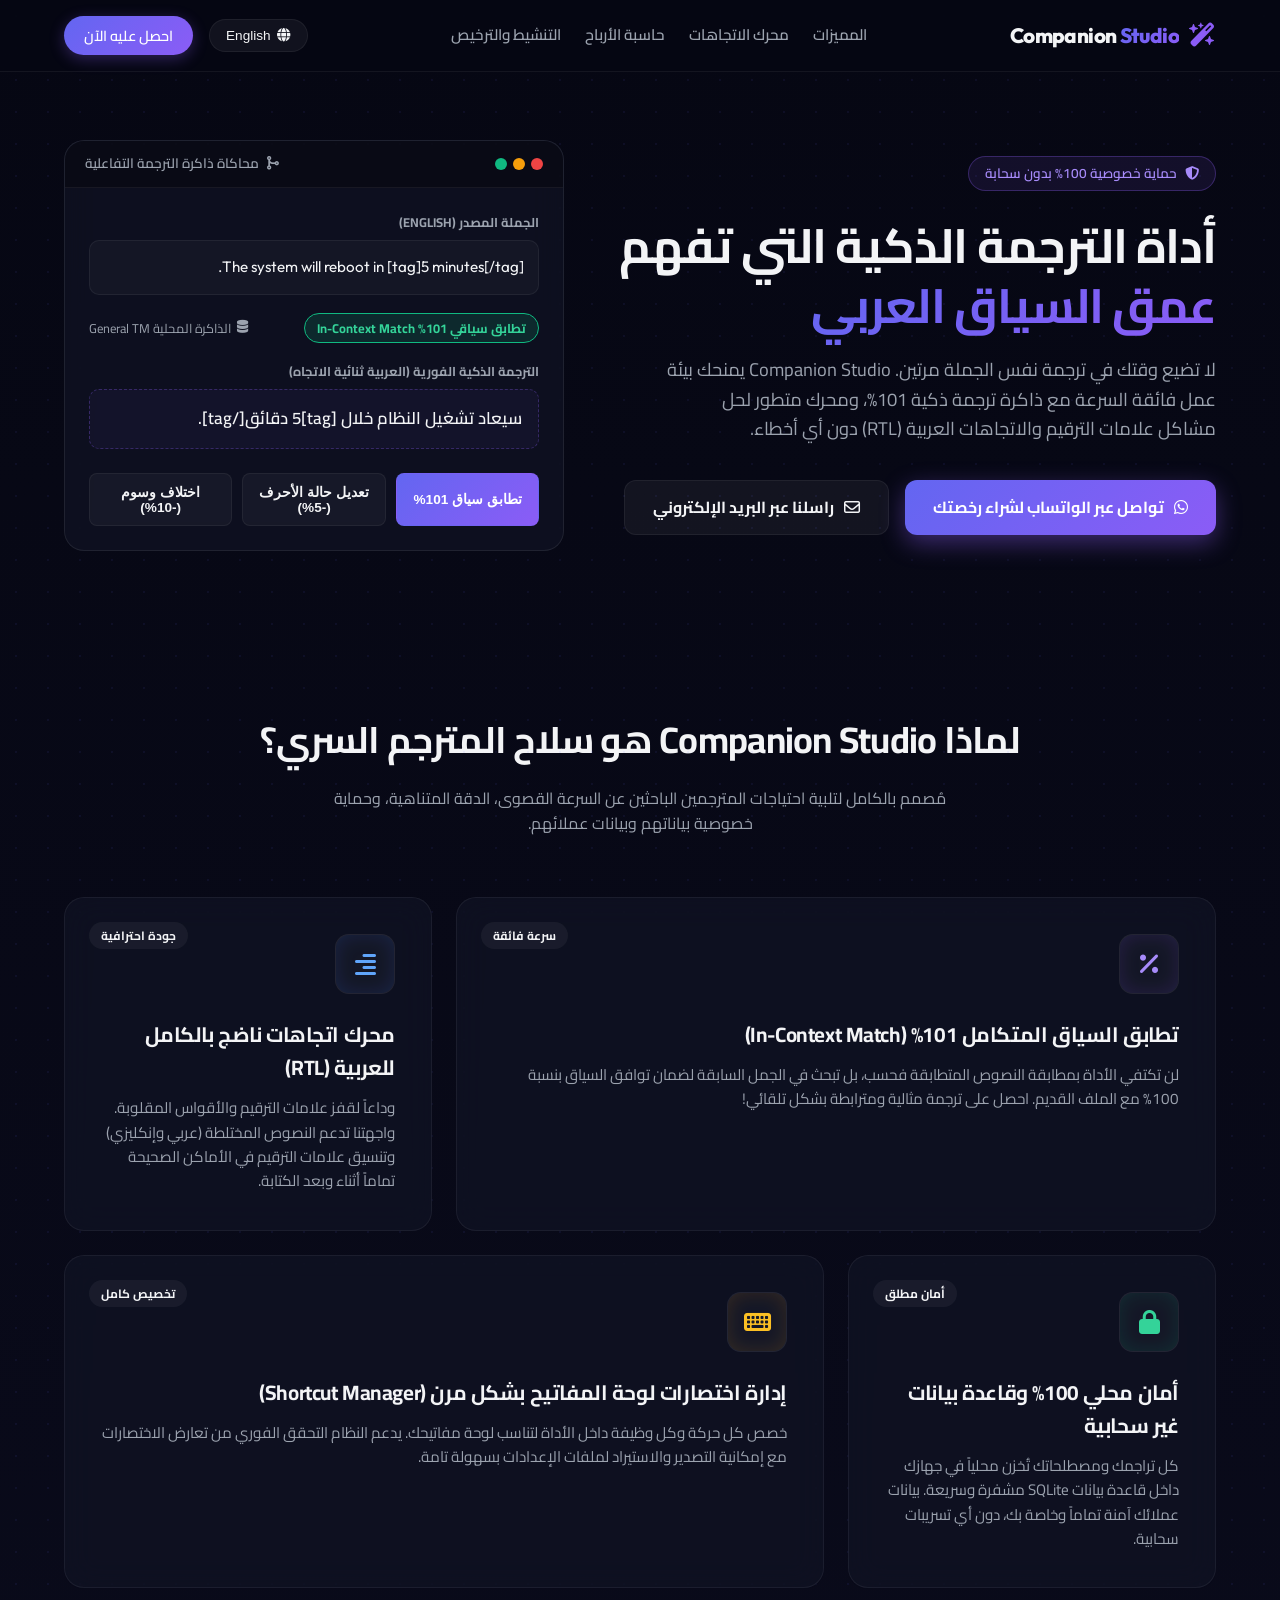
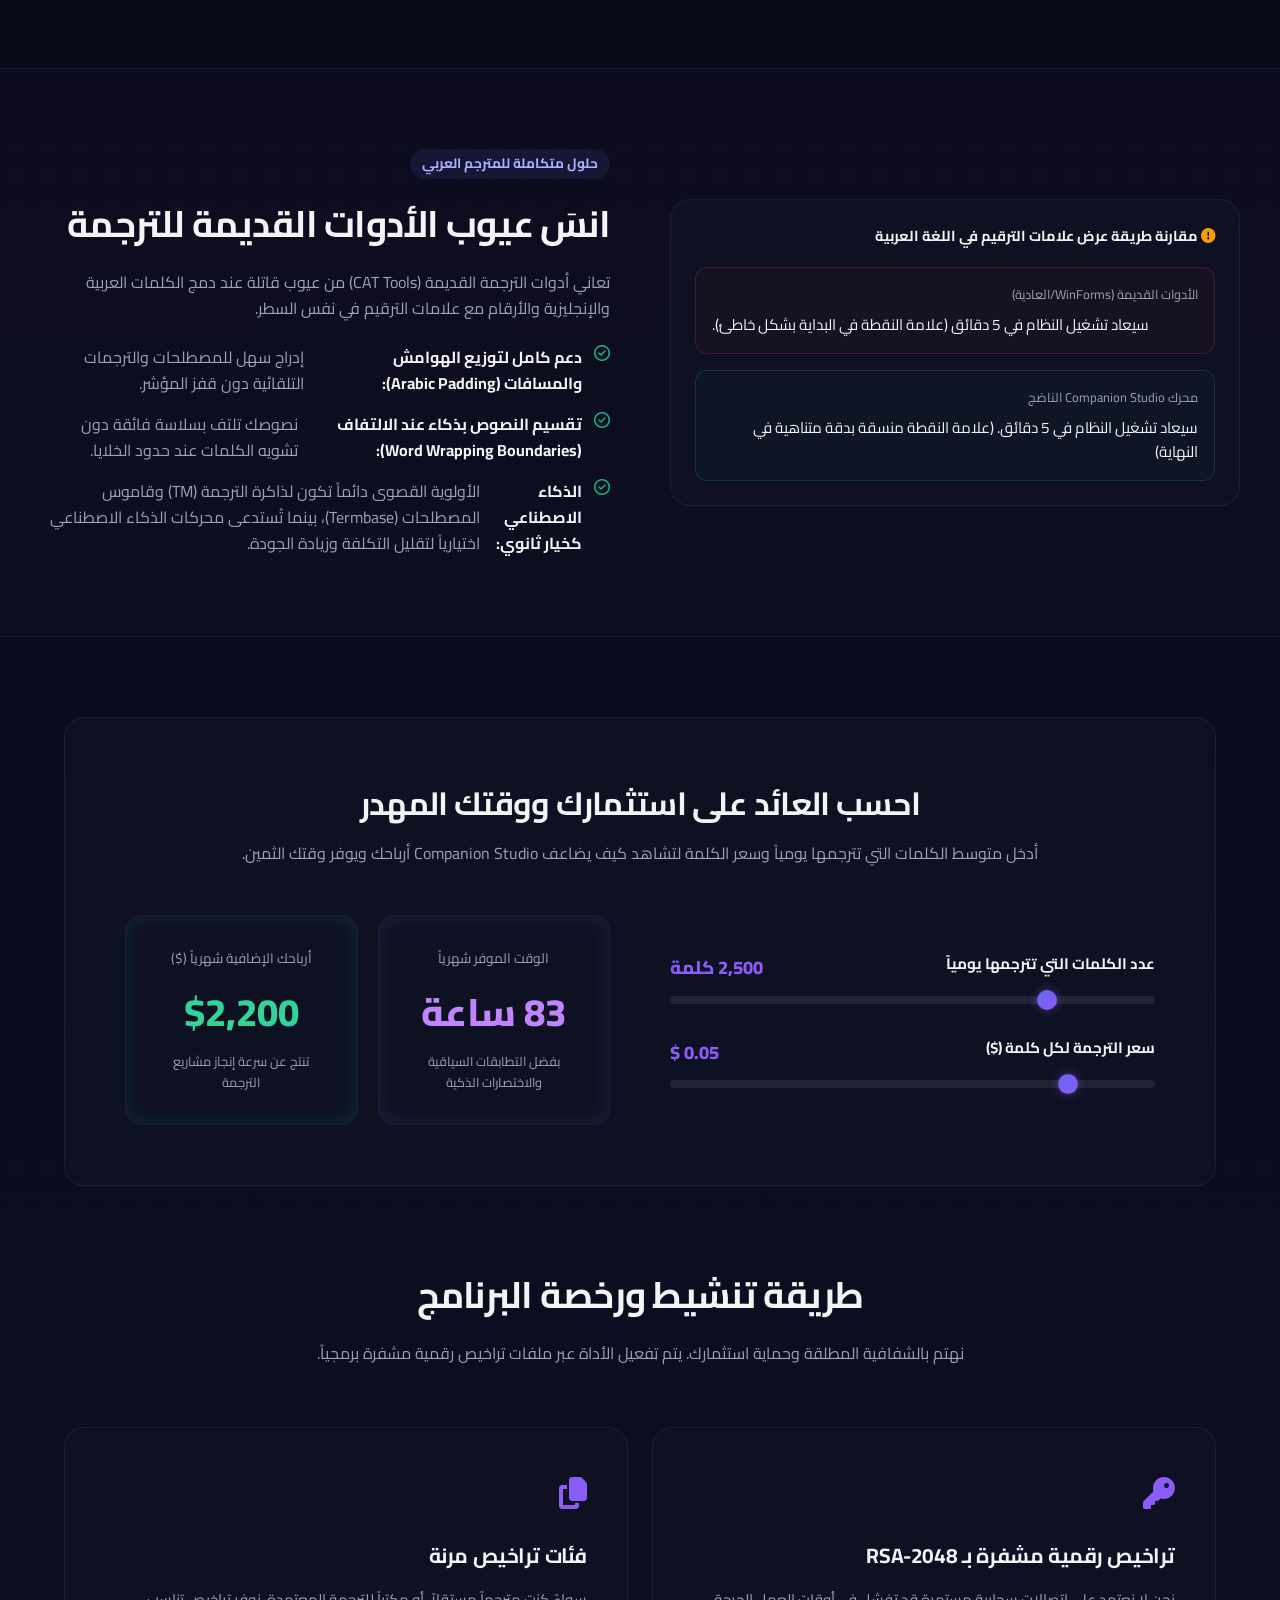
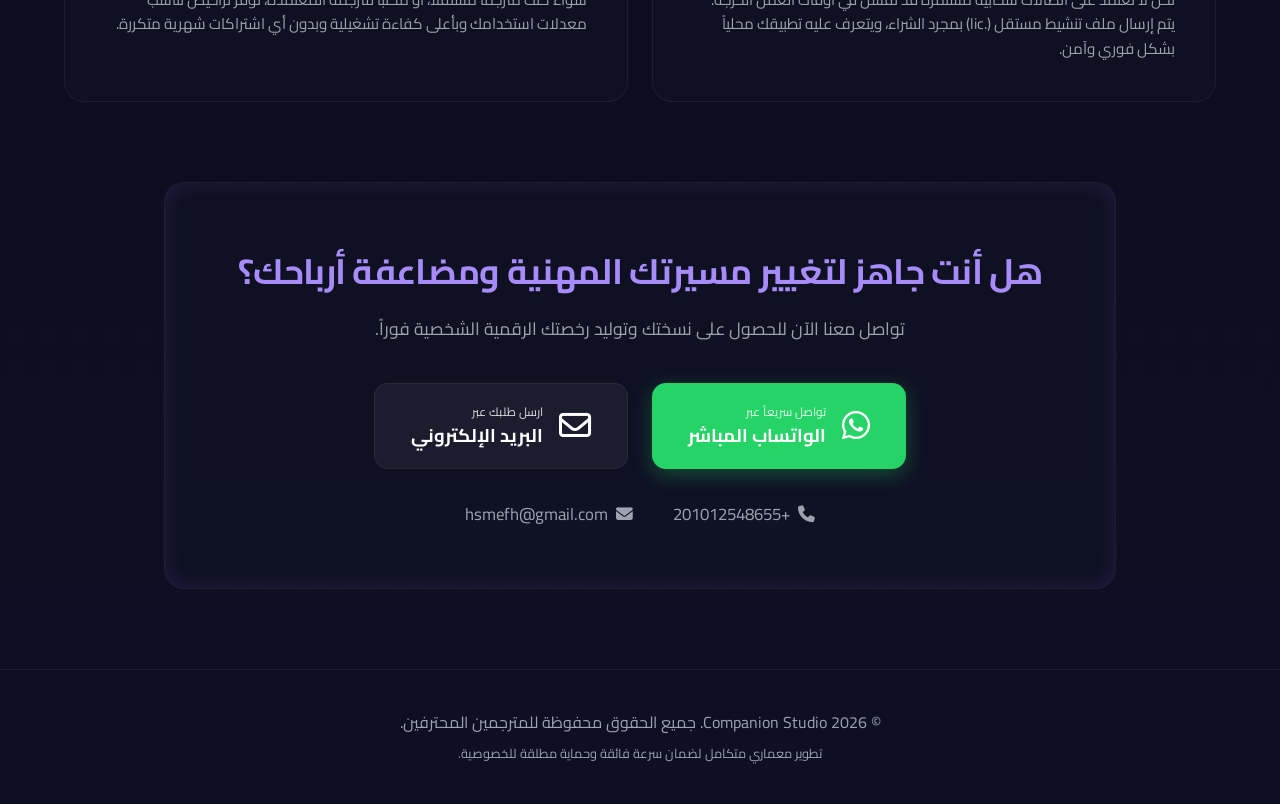
==== index.html @ 256deacd "Add files via upload" ====
<!DOCTYPE html>
<html lang="ar" dir="rtl">
<head>
    <meta charset="UTF-8">
    <meta name="viewport" content="width=device-width, initial-scale=1.0">
    <title>Companion Studio | منصة الترجمة الاحترافية للمترجمين المحترفين</title>
    <meta name="description" content="ضاعف سرعة ترجمتك وحافظ على سياقك اللغوي مع Companion Studio. الأداة الاحترافية الأولى المصممة للمترجمين المستقلين والشركات مع دعم كامل وثوري للغة العربية ثنائية الاتجاه (RTL/Bidi) والعمل المحلي الآمن.">
    <!-- Google Fonts -->
    <link rel="preconnect" href="https://fonts.googleapis.com">
    <link rel="preconnect" href="https://fonts.gstatic.com" crossorigin>
    <link href="https://fonts.googleapis.com/css2?family=Cairo:wght@300;400;600;700;800&family=Outfit:wght@300;400;600;700;800&display=swap" rel="stylesheet">
    <!-- FontAwesome for Icons -->
    <link rel="stylesheet" href="https://cdnjs.cloudflare.com/ajax/libs/font-awesome/6.4.0/css/all.min.css">
    <!-- Custom Style -->
    <link rel="stylesheet" href="style.css">
</head>
<body>
    <!-- Premium Header Grid Background -->
    <div class="grid-overlay"></div>

    <!-- Header Navigation -->
    <header class="header">
        <div class="header-container">
            <div class="logo">
                <div class="logo-icon"><i class="fa-solid fa-wand-magic-sparkles"></i></div>
                <span class="logo-text">Companion <span class="accent-text">Studio</span></span>
            </div>
            
            <nav class="nav-links">
                <a href="#features" class="nav-link">المميزات</a>
                <a href="#rtl-engine" class="nav-link">محرك الاتجاهات</a>
                <a href="#roi-calculator" class="nav-link">حاسبة الأرباح</a>
                <a href="#licensing" class="nav-link">التنشيط والترخيص</a>
            </nav>

            <div class="header-actions">
                <button class="lang-toggle-btn" id="lang-toggle" onclick="toggleLanguage()">
                    <i class="fa-solid fa-globe"></i> <span id="lang-text">English</span>
                </button>
                <a href="#contact" class="cta-btn-sm" id="header-cta">احصل عليه الآن</a>
            </div>
        </div>
    </header>

    <!-- Hero Section -->
    <section class="hero">
        <div class="hero-container">
            <div class="hero-content">
                <div class="badge-container">
                    <span class="hero-badge"><i class="fa-solid fa-shield-halved"></i> حماية خصوصية 100% بدون سحابة</span>
                </div>
                <h1 class="hero-title" id="hero-title-text">
                    أداة الترجمة الذكية التي تفهم <br>
                    <span class="gradient-text">عمق السياق العربي</span>
                </h1>
                <p class="hero-subtitle" id="hero-subtitle-text">
                    لا تضيع وقتك في ترجمة نفس الجملة مرتين. Companion Studio يمنحك بيئة عمل فائقة السرعة مع ذاكرة ترجمة ذكية 101%، ومحرك متطور لحل مشاكل علامات الترقيم والاتجاهات العربية (RTL) دون أي أخطاء.
                </p>
                <div class="hero-cta-group">
                    <a href="https://wa.me/201012548655" target="_blank" class="hero-cta-btn primary-glow">
                        <i class="fa-brands fa-whatsapp"></i> تواصل عبر الواتساب لشراء رخصتك
                    </a>
                    <a href="mailto:hsmefh@gmail.com" class="hero-cta-btn secondary-btn">
                        <i class="fa-regular fa-envelope"></i> راسلنا عبر البريد الإلكتروني
                    </a>
                </div>
            </div>

            <!-- Interactive Translation Simulator Widget -->
            <div class="hero-widget-container">
                <div class="preview-card glass-panel">
                    <div class="card-header">
                        <div class="window-dots">
                            <span class="dot red"></span>
                            <span class="dot yellow"></span>
                            <span class="dot green"></span>
                        </div>
                        <div class="card-title-tab"><i class="fa-solid fa-code-merge"></i> محاكاة ذاكرة الترجمة التفاعلية</div>
                    </div>
                    <div class="card-body">
                        <div class="input-segment-preview">
                            <label>الجملة المصدر (English)</label>
                            <div class="source-bubble">The system will reboot in [tag]5 minutes[/tag].</div>
                        </div>

                        <div class="match-badge-row">
                            <span class="match-badge badge-101" id="simulator-match-badge">تطابق سياقي 101% In-Context Match</span>
                            <span class="database-source"><i class="fa-solid fa-database"></i> الذاكرة المحلية General TM</span>
                        </div>

                        <div class="target-segment-preview">
                            <label>الترجمة الذكية الفورية (العربية ثنائية الاتجاه)</label>
                            <div class="bidi-output-container">
                                <div class="bidi-output-box" dir="rtl" id="sim-output">
                                    سيعاد تشغيل النظام خلال [tag]5 دقائق[/tag].
                                </div>
                            </div>
                        </div>

                        <!-- Interactive triggers inside simulator -->
                        <div class="simulator-controls">
                            <button class="sim-btn" onclick="triggerSim('exact')">تطابق سياق 101%</button>
                            <button class="sim-btn" onclick="triggerSim('casing')">تعديل حالة الأحرف (-5%)</button>
                            <button class="sim-btn" onclick="triggerSim('tags')">اختلاف وسوم (-10%)</button>
                        </div>
                    </div>
                </div>
            </div>
        </div>
    </section>

    <!-- Bento Grid Features Section -->
    <section id="features" class="features-section">
        <div class="section-header">
            <h2 class="section-title">لماذا Companion Studio هو سلاح المترجم السري؟</h2>
            <p class="section-desc">مُصمم بالكامل لتلبية احتياجات المترجمين الباحثين عن السرعة القصوى، الدقة المتناهية، وحماية خصوصية بياناتهم وبيانات عملائهم.</p>
        </div>

        <div class="bento-grid">
            <!-- Feature 1: 101% Match -->
            <div class="bento-card glass-panel col-2 hover-glow">
                <div class="bento-icon-box purple-glow"><i class="fa-solid fa-percentage"></i></div>
                <h3 class="bento-title">تطابق السياق المتكامل 101% (In-Context Match)</h3>
                <p class="bento-text">
                    لن تكتفي الأداة بمطابقة النصوص المتطابقة فحسب، بل تبحث في الجمل السابقة لضمان توافق السياق بنسبة 100% مع الملف القديم. احصل على ترجمة مثالية ومترابطة بشكل تلقائي!
                </p>
                <div class="bento-tag">سرعة فائقة</div>
            </div>

            <!-- Feature 2: Bidi Arabic Engine -->
            <div class="bento-card glass-panel col-1 hover-glow">
                <div class="bento-icon-box blue-glow"><i class="fa-solid fa-align-right"></i></div>
                <h3 class="bento-title">محرك اتجاهات ناضج بالكامل للعربية (RTL)</h3>
                <p class="bento-text">
                    وداعاً لقفز علامات الترقيم والأقواس المقلوبة. واجهتنا تدعم النصوص المختلطة (عربي وإنكليزي) وتنسيق علامات الترقيم في الأماكن الصحيحة تماماً أثناء وبعد الكتابة.
                </p>
                <div class="bento-tag">جودة احترافية</div>
            </div>

            <!-- Feature 3: Security & Privacy -->
            <div class="bento-card glass-panel col-1 hover-glow">
                <div class="bento-icon-box green-glow"><i class="fa-solid fa-lock"></i></div>
                <h3 class="bento-title">أمان محلي 100% وقاعدة بيانات غير سحابية</h3>
                <p class="bento-text">
                    كل تراجمك ومصطلحاتك تُخزن محلياً في جهازك داخل قاعدة بيانات SQLite مشفرة وسريعة. بيانات عملائك آمنة تماماً وخاصة بك، دون أي تسريبات سحابية.
                </p>
                <div class="bento-tag">أمان مطلق</div>
            </div>

            <!-- Feature 4: Custom Shortcuts -->
            <div class="bento-card glass-panel col-2 hover-glow">
                <div class="bento-icon-box orange-glow"><i class="fa-solid fa-keyboard"></i></div>
                <h3 class="bento-title">إدارة اختصارات لوحة المفاتيح بشكل مرن (Shortcut Manager)</h3>
                <p class="bento-text">
                    خصص كل حركة وكل وظيفة داخل الأداة لتناسب لوحة مفاتيحك. يدعم النظام التحقق الفوري من تعارض الاختصارات مع إمكانية التصدير والاستيراد لملفات الإعدادات بسهولة تامة.
                </p>
                <div class="bento-tag">تخصيص كامل</div>
            </div>
        </div>
    </section>

    <!-- Deep RTL Feature Visual Highlight -->
    <section id="rtl-engine" class="rtl-highlight-section">
        <div class="rtl-container">
            <div class="rtl-image-side">
                <div class="interactive-bidi-demo glass-panel">
                    <div class="demo-title">
                        <span><i class="fa-solid fa-circle-exclamation text-yellow"></i> مقارنة طريقة عرض علامات الترقيم في اللغة العربية</span>
                    </div>
                    <div class="demo-row">
                        <div class="demo-item bad">
                            <span class="demo-label">الأدوات القديمة (WinForms/العادية)</span>
                            <div class="demo-box" dir="ltr">.سيعاد تشغيل النظام في 5 دقائق (علامة النقطة في البداية بشكل خاطئ)</div>
                        </div>
                        <div class="demo-item good">
                            <span class="demo-label">محرك Companion Studio الناضج</span>
                            <div class="demo-box" dir="rtl">سيعاد تشغيل النظام في 5 دقائق. (علامة النقطة منسقة بدقة متناهية في النهاية)</div>
                        </div>
                    </div>
                </div>
            </div>
            
            <div class="rtl-text-side">
                <div class="badge-highlight">حلول متكاملة للمترجم العربي</div>
                <h2 class="section-title">انسَ عيوب الأدوات القديمة للترجمة</h2>
                <p class="section-desc">
                    تعاني أدوات الترجمة القديمة (CAT Tools) من عيوب قاتلة عند دمج الكلمات العربية والإنجليزية والأرقام مع علامات الترقيم في نفس السطر.
                </p>
                <ul class="rtl-list">
                    <li><i class="fa-regular fa-circle-check text-green"></i> <strong>دعم كامل لتوزيع الهوامش والمسافات (Arabic Padding):</strong> إدراج سهل للمصطلحات والترجمات التلقائية دون قفز المؤشر.</li>
                    <li><i class="fa-regular fa-circle-check text-green"></i> <strong>تقسيم النصوص بذكاء عند الالتفاف (Word Wrapping Boundaries):</strong> نصوصك تلتف بسلاسة فائقة دون تشويه الكلمات عند حدود الخلايا.</li>
                    <li><i class="fa-regular fa-circle-check text-green"></i> <strong>الذكاء الاصطناعي كخيار ثانوي:</strong> الأولوية القصوى دائماً تكون لذاكرة الترجمة (TM) وقاموس المصطلحات (Termbase)، بينما تُستدعى محركات الذكاء الاصطناعي اختيارياً لتقليل التكلفة وزيادة الجودة.</li>
                </ul>
            </div>
        </div>
    </section>

    <!-- Interactive Translator ROI Calculator -->
    <section id="roi-calculator" class="roi-section">
        <div class="roi-container glass-panel">
            <div class="roi-header">
                <h2 class="roi-title">احسب العائد على استثمارك ووقتك المهدر</h2>
                <p class="roi-subtitle">أدخل متوسط الكلمات التي تترجمها يومياً وسعر الكلمة لتشاهد كيف يضاعف Companion Studio أرباحك ويوفر وقتك الثمين.</p>
            </div>

            <div class="roi-grid">
                <div class="roi-inputs">
                    <div class="slider-group">
                        <div class="slider-header">
                            <label for="words-range">عدد الكلمات التي تترجمها يومياً</label>
                            <span class="slider-val" id="words-val">2,500 كلمة</span>
                        </div>
                        <input type="range" id="words-range" min="500" max="10000" step="500" value="2500" oninput="calculateROI()">
                    </div>

                    <div class="slider-group">
                        <div class="slider-header">
                            <label for="rate-range">سعر الترجمة لكل كلمة ($)</label>
                            <span class="slider-val" id="rate-val">0.05 $</span>
                        </div>
                        <input type="range" id="rate-range" min="0.01" max="0.25" step="0.01" value="0.05" oninput="calculateROI()">
                    </div>
                </div>

                <div class="roi-results">
                    <div class="result-card purple-glow">
                        <span class="result-label">الوقت الموفر شهرياً</span>
                        <div class="result-value" id="hours-saved">42 ساعة</div>
                        <span class="result-subtext">بفضل التطابقات السياقية والاختصارات الذكية</span>
                    </div>

                    <div class="result-card green-glow">
                        <span class="result-label">أرباحك الإضافية شهرياً ($)</span>
                        <div class="result-value" id="money-saved">$1,250</div>
                        <span class="result-subtext">تنتج عن سرعة إنجاز مشاريع الترجمة</span>
                    </div>
                </div>
            </div>
        </div>
    </section>

    <!-- Licensing & Activation Demo Section -->
    <section id="licensing" class="licensing-section">
        <div class="section-header">
            <h2 class="section-title">طريقة تنشيط ورخصة البرنامج</h2>
            <p class="section-desc">نهتم بالشفافية المطلقة وحماية استثمارك. يتم تفعيل الأداة عبر ملفات تراخيص رقمية مشفرة برمجياً.</p>
        </div>

        <div class="licensing-grid">
            <div class="licensing-card glass-panel">
                <div class="card-header-icon"><i class="fa-solid fa-key"></i></div>
                <h3 class="licensing-card-title">تراخيص رقمية مشفرة بـ RSA-2048</h3>
                <p class="licensing-card-text">
                    نحن لا نعتمد على اتصالات سحابية مستمرة قد تفشل في أوقات العمل الحرجة. يتم إرسال ملف تنشيط مستقل (.lic) بمجرد الشراء، ويتعرف عليه تطبيقك محلياً بشكل فوري وآمن.
                </p>
            </div>

            <div class="licensing-card glass-panel">
                <div class="card-header-icon"><i class="fa-solid fa-copy"></i></div>
                <h3 class="licensing-card-title">فئات تراخيص مرنة</h3>
                <p class="licensing-card-text">
                    سواءً كنت مترجماً مستقلاً، أو مكتباً للترجمة المعتمدة، نوفر تراخيص تناسب معدلات استخدامك وبأعلى كفاءة تشغيلية وبدون أي اشتراكات شهرية متكررة.
                </p>
            </div>
        </div>
    </section>

    <!-- Final Call to Action -->
    <section id="contact" class="contact-section">
        <div class="contact-container glass-panel purple-glow">
            <h2 class="contact-title">هل أنت جاهز لتغيير مسيرتك المهنية ومضاعفة أرباحك؟</h2>
            <p class="contact-subtitle">تواصل معنا الآن للحصول على نسختك وتوليد رخصتك الرقمية الشخصية فوراً.</p>
            
            <div class="contact-channels">
                <a href="https://wa.me/201012548655" target="_blank" class="contact-btn whatsapp-btn">
                    <span class="btn-icon"><i class="fa-brands fa-whatsapp"></i></span>
                    <span class="btn-text">
                        <small>تواصل سريعاً عبر</small>
                        <strong>الواتساب المباشر</strong>
                    </span>
                </a>

                <a href="mailto:hsmefh@gmail.com" class="contact-btn email-btn">
                    <span class="btn-icon"><i class="fa-regular fa-envelope"></i></span>
                    <span class="btn-text">
                        <small>ارسل طلبك عبر</small>
                        <strong>البريد الإلكتروني</strong>
                    </span>
                </a>
            </div>

            <div class="direct-info">
                <span><i class="fa-solid fa-phone"></i> +201012548655</span>
                <span><i class="fa-solid fa-envelope"></i> hsmefh@gmail.com</span>
            </div>
        </div>
    </section>

    <!-- Footer -->
    <footer class="footer">
        <div class="footer-container">
            <p>© 2026 Companion Studio. جميع الحقوق محفوظة للمترجمين المحترفين.</p>
            <p class="footer-sub">تطوير معماري متكامل لضمان سرعة فائقة وحماية مطلقة للخصوصية.</p>
        </div>
    </footer>

    <!-- Custom Script -->
    <script src="script.js"></script>
</body>
</html>
---- style.css ----
/* --- Core Premium CSS Style System --- */
:root {
    --bg-dark: #060713;
    --bg-card: rgba(18, 20, 38, 0.65);
    --border-color: rgba(255, 255, 255, 0.06);
    --text-primary: #F3F4F6;
    --text-secondary: #9CA3AF;
    
    --primary-glow: #6366F1;
    --secondary-glow: #8B5CF6;
    
    --green-accent: #10B981;
    --red-accent: #EF4444;
    --yellow-accent: #F59E0B;
    
    --purple-grad: linear-gradient(135deg, #6366F1 0%, #8B5CF6 100%);
    --dark-grad: linear-gradient(180deg, #060713 0%, #0E0F24 100%);
    
    --font-ar: 'Cairo', sans-serif;
    --font-en: 'Outfit', sans-serif;
}

/* Base Styles */
* {
    margin: 0;
    padding: 0;
    box-sizing: border-box;
    scroll-behavior: smooth;
}

body {
    background-color: var(--bg-dark);
    background-image: var(--dark-grad);
    color: var(--text-primary);
    font-family: var(--font-ar);
    line-height: 1.6;
    overflow-x: hidden;
    position: relative;
}

/* English Mode Override Classes */
body.en-mode {
    font-family: var(--font-en);
}

/* Grid & Glow overlays */
.grid-overlay {
    position: absolute;
    top: 0;
    left: 0;
    width: 100%;
    height: 100%;
    background-image: radial-gradient(rgba(99, 102, 241, 0.08) 1.5px, transparent 1.5px);
    background-size: 32px 32px;
    z-index: 0;
    pointer-events: none;
}

/* Glassmorphism Panel styles */
.glass-panel {
    background: var(--bg-card);
    backdrop-filter: blur(16px);
    -webkit-backdrop-filter: blur(16px);
    border: 1px solid var(--border-color);
    border-radius: 20px;
    transition: all 0.4s cubic-bezier(0.16, 1, 0.3, 1);
}

/* Premium Typography adjustments */
h1, h2, h3, h4 {
    font-weight: 700;
    letter-spacing: -0.02em;
}

/* Header */
.header {
    position: fixed;
    top: 0;
    width: 100%;
    z-index: 100;
    background: rgba(6, 7, 19, 0.75);
    backdrop-filter: blur(12px);
    border-bottom: 1px solid var(--border-color);
}

.header-container {
    max-width: 1200px;
    margin: 0 auto;
    padding: 16px 24px;
    display: flex;
    justify-content: space-between;
    align-items: center;
}

.logo {
    display: flex;
    align-items: center;
    gap: 10px;
}

.logo-icon {
    font-size: 1.5rem;
    color: #8B5CF6;
    animation: rotateGlow 8s infinite linear;
}

.logo-text {
    font-size: 1.3rem;
    font-weight: 800;
    font-family: var(--font-en);
    letter-spacing: -0.03em;
}

.accent-text {
    background: var(--purple-grad);
    -webkit-background-clip: text;
    -webkit-text-fill-color: transparent;
}

.nav-links {
    display: flex;
    gap: 24px;
}

.nav-link {
    color: var(--text-secondary);
    text-decoration: none;
    font-size: 0.95rem;
    font-weight: 600;
    transition: color 0.3s ease;
}

.nav-link:hover {
    color: var(--text-primary);
}

.header-actions {
    display: flex;
    align-items: center;
    gap: 16px;
}

.lang-toggle-btn {
    background: rgba(255, 255, 255, 0.05);
    border: 1px solid var(--border-color);
    color: var(--text-primary);
    padding: 8px 16px;
    border-radius: 30px;
    cursor: pointer;
    font-size: 0.85rem;
    display: flex;
    align-items: center;
    gap: 6px;
    transition: background 0.3s ease;
}

.lang-toggle-btn:hover {
    background: rgba(255, 255, 255, 0.1);
}

.cta-btn-sm {
    background: var(--purple-grad);
    color: white;
    text-decoration: none;
    padding: 8px 20px;
    border-radius: 30px;
    font-size: 0.9rem;
    font-weight: 600;
    box-shadow: 0 4px 15px rgba(139, 92, 246, 0.3);
    transition: transform 0.2s ease, box-shadow 0.2s ease;
}

.cta-btn-sm:hover {
    transform: translateY(-2px);
    box-shadow: 0 6px 20px rgba(139, 92, 246, 0.5);
}

/* Hero Section */
.hero {
    position: relative;
    padding: 140px 24px 80px 24px;
    max-width: 1200px;
    margin: 0 auto;
    z-index: 1;
}

.hero-container {
    display: grid;
    grid-template-columns: 1.1fr 0.9fr;
    gap: 40px;
    align-items: center;
}

.hero-badge {
    background: rgba(139, 92, 246, 0.1);
    border: 1px solid rgba(139, 92, 246, 0.3);
    color: #A78BFA;
    padding: 6px 16px;
    border-radius: 30px;
    font-size: 0.85rem;
    font-weight: 600;
    display: inline-flex;
    align-items: center;
    gap: 8px;
    margin-bottom: 24px;
}

.hero-title {
    font-size: 3rem;
    line-height: 1.25;
    margin-bottom: 20px;
}

.gradient-text {
    background: var(--purple-grad);
    -webkit-background-clip: text;
    -webkit-text-fill-color: transparent;
}

.hero-subtitle {
    color: var(--text-secondary);
    font-size: 1.15rem;
    margin-bottom: 36px;
    max-width: 550px;
}

.hero-cta-group {
    display: flex;
    gap: 16px;
    flex-wrap: wrap;
}

.hero-cta-btn {
    padding: 14px 28px;
    border-radius: 12px;
    font-weight: 700;
    text-decoration: none;
    display: inline-flex;
    align-items: center;
    gap: 10px;
    transition: all 0.3s ease;
}

.primary-glow {
    background: var(--purple-grad);
    color: white;
    box-shadow: 0 8px 25px rgba(139, 92, 246, 0.4);
}

.primary-glow:hover {
    transform: translateY(-3px);
    box-shadow: 0 12px 30px rgba(139, 92, 246, 0.6);
}

.secondary-btn {
    background: rgba(255, 255, 255, 0.05);
    border: 1px solid var(--border-color);
    color: var(--text-primary);
}

.secondary-btn:hover {
    background: rgba(255, 255, 255, 0.1);
    transform: translateY(-2px);
}

/* Interactive Simulator Widget */
.hero-widget-container {
    width: 100%;
}

.preview-card {
    border: 1px solid rgba(255, 255, 255, 0.08);
    overflow: hidden;
}

.card-header {
    background: rgba(0, 0, 0, 0.3);
    padding: 12px 20px;
    display: flex;
    align-items: center;
    justify-content: space-between;
    border-bottom: 1px solid var(--border-color);
}

.window-dots {
    display: flex;
    gap: 6px;
}

.dot {
    width: 12px;
    height: 12px;
    border-radius: 50%;
}

.dot.red { background: var(--red-accent); }
.dot.yellow { background: var(--yellow-accent); }
.dot.green { background: var(--green-accent); }

.card-title-tab {
    font-size: 0.85rem;
    font-weight: 600;
    color: var(--text-secondary);
    display: flex;
    align-items: center;
    gap: 8px;
}

.card-body {
    padding: 24px;
}

.input-segment-preview, .target-segment-preview {
    margin-bottom: 18px;
}

label {
    display: block;
    font-size: 0.8rem;
    text-transform: uppercase;
    color: var(--text-secondary);
    margin-bottom: 8px;
    font-weight: 700;
}

.source-bubble {
    background: rgba(255, 255, 255, 0.03);
    border: 1px solid var(--border-color);
    padding: 14px;
    border-radius: 10px;
    font-family: var(--font-en);
    font-size: 0.95rem;
}

.match-badge-row {
    display: flex;
    justify-content: space-between;
    align-items: center;
    margin-bottom: 18px;
}

.match-badge {
    padding: 4px 12px;
    border-radius: 20px;
    font-size: 0.8rem;
    font-weight: 700;
}

.badge-101 {
    background: rgba(16, 185, 129, 0.15);
    border: 1px solid var(--green-accent);
    color: #34D399;
}

.badge-casing {
    background: rgba(245, 158, 11, 0.15);
    border: 1px solid var(--yellow-accent);
    color: #FBBF24;
}

.badge-tags {
    background: rgba(239, 68, 68, 0.15);
    border: 1px solid var(--red-accent);
    color: #F87171;
}

.database-source {
    font-size: 0.8rem;
    color: var(--text-secondary);
    display: flex;
    align-items: center;
    gap: 6px;
}

.bidi-output-container {
    background: rgba(139, 92, 246, 0.05);
    border: 1px dashed rgba(139, 92, 246, 0.3);
    padding: 16px;
    border-radius: 10px;
    min-height: 56px;
}

.bidi-output-box {
    font-size: 1.05rem;
    font-weight: 600;
    line-height: 1.5;
}

tag {
    background: rgba(99, 102, 241, 0.2);
    border: 1px solid var(--primary-glow);
    padding: 2px 6px;
    border-radius: 4px;
    font-family: var(--font-en);
    font-size: 0.8rem;
    color: #A5B4FC;
}

.simulator-controls {
    display: flex;
    gap: 10px;
    margin-top: 24px;
}

.sim-btn {
    flex: 1;
    background: rgba(255, 255, 255, 0.04);
    border: 1px solid var(--border-color);
    color: var(--text-primary);
    padding: 10px;
    border-radius: 8px;
    cursor: pointer;
    font-size: 0.85rem;
    font-weight: 600;
    transition: all 0.3s ease;
}

.sim-btn:hover {
    background: rgba(139, 92, 246, 0.1);
    border-color: rgba(139, 92, 246, 0.4);
}

.sim-btn.active {
    background: var(--purple-grad);
    border-color: transparent;
    color: white;
}

/* Bento Grid Features Section */
.features-section {
    max-width: 1200px;
    margin: 80px auto;
    padding: 0 24px;
}

.section-header {
    text-align: center;
    margin-bottom: 60px;
}

.section-title {
    font-size: 2.3rem;
    margin-bottom: 16px;
}

.section-desc {
    color: var(--text-secondary);
    max-width: 650px;
    margin: 0 auto;
}

.bento-grid {
    display: grid;
    grid-template-columns: repeat(3, 1fr);
    gap: 24px;
}

.bento-card {
    padding: 36px;
    position: relative;
    overflow: hidden;
}

.bento-card.col-2 {
    grid-column: span 2;
}

.bento-card.col-1 {
    grid-column: span 1;
}

.bento-icon-box {
    width: 60px;
    height: 60px;
    border-radius: 14px;
    display: flex;
    align-items: center;
    justify-content: center;
    font-size: 1.5rem;
    margin-bottom: 24px;
    background: rgba(255, 255, 255, 0.03);
    border: 1px solid var(--border-color);
}

.purple-glow { color: #A78BFA; box-shadow: 0 0 20px rgba(139, 92, 246, 0.15) inset; }
.blue-glow { color: #60A5FA; box-shadow: 0 0 20px rgba(59, 130, 246, 0.15) inset; }
.green-glow { color: #34D399; box-shadow: 0 0 20px rgba(16, 185, 129, 0.15) inset; }
.orange-glow { color: #FBBF24; box-shadow: 0 0 20px rgba(245, 158, 11, 0.15) inset; }

.hover-glow:hover {
    border-color: rgba(139, 92, 246, 0.25);
    box-shadow: 0 10px 30px rgba(139, 92, 246, 0.1);
    transform: translateY(-4px);
}

.bento-title {
    font-size: 1.3rem;
    margin-bottom: 12px;
}

.bento-text {
    color: var(--text-secondary);
    font-size: 0.95rem;
    line-height: 1.6;
}

.bento-tag {
    position: absolute;
    top: 24px;
    left: 24px;
    background: rgba(255, 255, 255, 0.05);
    padding: 4px 12px;
    border-radius: 20px;
    font-size: 0.75rem;
    font-weight: 700;
}

body[dir="ltr"] .bento-tag {
    left: auto;
    right: 24px;
}

/* RTL Visual Highlight Section */
.rtl-highlight-section {
    background: rgba(139, 92, 246, 0.02);
    border-top: 1px solid var(--border-color);
    border-bottom: 1px solid var(--border-color);
    padding: 80px 24px;
}

.rtl-container {
    max-width: 1200px;
    margin: 0 auto;
    display: grid;
    grid-template-columns: 1fr 1fr;
    gap: 60px;
    align-items: center;
}

.interactive-bidi-demo {
    padding: 24px;
}

.demo-title {
    font-size: 0.9rem;
    font-weight: 700;
    margin-bottom: 20px;
    color: var(--text-primary);
}

.demo-row {
    display: flex;
    flex-direction: column;
    gap: 16px;
}

.demo-item {
    padding: 16px;
    border-radius: 12px;
    border: 1px solid var(--border-color);
}

.demo-label {
    display: block;
    font-size: 0.8rem;
    color: var(--text-secondary);
    margin-bottom: 8px;
}

.demo-box {
    font-size: 0.95rem;
}

.demo-item.bad {
    background: rgba(239, 68, 68, 0.03);
    border-color: rgba(239, 68, 68, 0.2);
}

.demo-item.good {
    background: rgba(16, 185, 129, 0.03);
    border-color: rgba(16, 185, 129, 0.2);
}

.text-yellow { color: var(--yellow-accent); }
.text-green { color: var(--green-accent); }

.badge-highlight {
    background: rgba(99, 102, 241, 0.1);
    color: #A5B4FC;
    padding: 4px 12px;
    border-radius: 20px;
    font-size: 0.85rem;
    font-weight: 700;
    display: inline-block;
    margin-bottom: 16px;
}

.rtl-list {
    list-style: none;
    margin-top: 24px;
    display: flex;
    flex-direction: column;
    gap: 16px;
}

.rtl-list li {
    display: flex;
    align-items: flex-start;
    gap: 12px;
    font-size: 1rem;
    color: var(--text-secondary);
}

.rtl-list li strong {
    color: var(--text-primary);
}

/* ROI Calculator */
.roi-section {
    max-width: 1200px;
    margin: 80px auto;
    padding: 0 24px;
}

.roi-container {
    padding: 60px;
}

.roi-header {
    text-align: center;
    margin-bottom: 48px;
}

.roi-title {
    font-size: 2rem;
    margin-bottom: 12px;
}

.roi-subtitle {
    color: var(--text-secondary);
    font-size: 1rem;
}

.roi-grid {
    display: grid;
    grid-template-columns: 1fr 1fr;
    gap: 60px;
    align-items: center;
}

.roi-inputs {
    display: flex;
    flex-direction: column;
    gap: 32px;
}

.slider-group {
    display: flex;
    flex-direction: column;
    gap: 12px;
}

.slider-header {
    display: flex;
    justify-content: space-between;
    align-items: center;
}

.slider-header label {
    font-size: 0.95rem;
    color: var(--text-primary);
}

.slider-val {
    font-size: 1.15rem;
    font-weight: 800;
    color: #8B5CF6;
}

input[type="range"] {
    -webkit-appearance: none;
    width: 100%;
    height: 8px;
    border-radius: 10px;
    background: rgba(255, 255, 255, 0.08);
    outline: none;
}

input[type="range"]::-webkit-slider-thumb {
    -webkit-appearance: none;
    appearance: none;
    width: 20px;
    height: 20px;
    border-radius: 50%;
    background: var(--purple-grad);
    cursor: pointer;
    box-shadow: 0 0 10px rgba(139, 92, 246, 0.5);
}

.roi-results {
    display: flex;
    gap: 20px;
}

.result-card {
    flex: 1;
    padding: 32px;
    border-radius: 16px;
    text-align: center;
    border: 1px solid var(--border-color);
}

.result-label {
    font-size: 0.85rem;
    text-transform: uppercase;
    color: var(--text-secondary);
    display: block;
    margin-bottom: 12px;
}

.result-value {
    font-size: 2.4rem;
    font-weight: 800;
    margin-bottom: 8px;
}

.result-card.purple-glow .result-value {
    color: #C084FC;
}

.result-card.green-glow .result-value {
    color: #34D399;
}

.result-subtext {
    font-size: 0.8rem;
    color: var(--text-secondary);
    display: block;
}

/* Licensing */
.licensing-section {
    max-width: 1200px;
    margin: 80px auto;
    padding: 0 24px;
}

.licensing-grid {
    display: grid;
    grid-template-columns: 1fr 1fr;
    gap: 24px;
}

.licensing-card {
    padding: 40px;
}

.card-header-icon {
    font-size: 2rem;
    color: #8B5CF6;
    margin-bottom: 20px;
}

.licensing-card-title {
    font-size: 1.3rem;
    margin-bottom: 16px;
}

.licensing-card-text {
    color: var(--text-secondary);
    font-size: 0.95rem;
}

/* Final Contact Section */
.contact-section {
    max-width: 1000px;
    margin: 80px auto;
    padding: 0 24px;
}

.contact-container {
    padding: 60px;
    text-align: center;
}

.contact-title {
    font-size: 2.2rem;
    margin-bottom: 16px;
}

.contact-subtitle {
    color: var(--text-secondary);
    font-size: 1.1rem;
    margin-bottom: 40px;
}

.contact-channels {
    display: flex;
    justify-content: center;
    gap: 24px;
    margin-bottom: 32px;
    flex-wrap: wrap;
}

.contact-btn {
    display: flex;
    align-items: center;
    gap: 16px;
    padding: 16px 36px;
    border-radius: 14px;
    text-decoration: none;
    color: white;
    transition: all 0.3s ease;
}

.whatsapp-btn {
    background: #25D366;
    box-shadow: 0 6px 20px rgba(37, 211, 102, 0.3);
}

.whatsapp-btn:hover {
    transform: translateY(-3px);
    box-shadow: 0 10px 25px rgba(37, 211, 102, 0.5);
}

.email-btn {
    background: rgba(255, 255, 255, 0.05);
    border: 1px solid var(--border-color);
}

.email-btn:hover {
    background: rgba(255, 255, 255, 0.1);
    transform: translateY(-2px);
}

.btn-icon {
    font-size: 2rem;
}

.btn-text {
    display: flex;
    flex-direction: column;
    text-align: right;
}

body[dir="ltr"] .btn-text {
    text-align: left;
}

.btn-text small {
    font-size: 0.75rem;
    opacity: 0.85;
}

.btn-text strong {
    font-size: 1.15rem;
}

.direct-info {
    display: flex;
    justify-content: center;
    gap: 40px;
    font-size: 1.05rem;
    color: var(--text-secondary);
    flex-wrap: wrap;
}

.direct-info span {
    display: flex;
    align-items: center;
    gap: 8px;
}

/* Footer */
.footer {
    border-top: 1px solid var(--border-color);
    padding: 40px 24px;
    text-align: center;
    color: var(--text-secondary);
}

.footer-container {
    max-width: 1200px;
    margin: 0 auto;
}

.footer-sub {
    font-size: 0.8rem;
    margin-top: 8px;
}

/* Animations */
@keyframes rotateGlow {
    0% { transform: rotate(0deg); }
    100% { transform: rotate(360deg); }
}

/* Responsive Styles */
@media (max-width: 968px) {
    .hero-container, .rtl-container, .roi-grid {
        grid-template-columns: 1fr;
        gap: 40px;
    }
    
    .bento-grid {
        grid-template-columns: 1fr;
    }
    
    .bento-card.col-2 {
        grid-column: span 1;
    }
    
    .hero-content {
        text-align: center;
    }
    
    .hero-subtitle {
        margin-left: auto;
        margin-right: auto;
    }
    
    .hero-cta-group {
        justify-content: center;
    }
    
    .nav-links {
        display: none;
    }
    
    .roi-container {
        padding: 30px;
    }
}
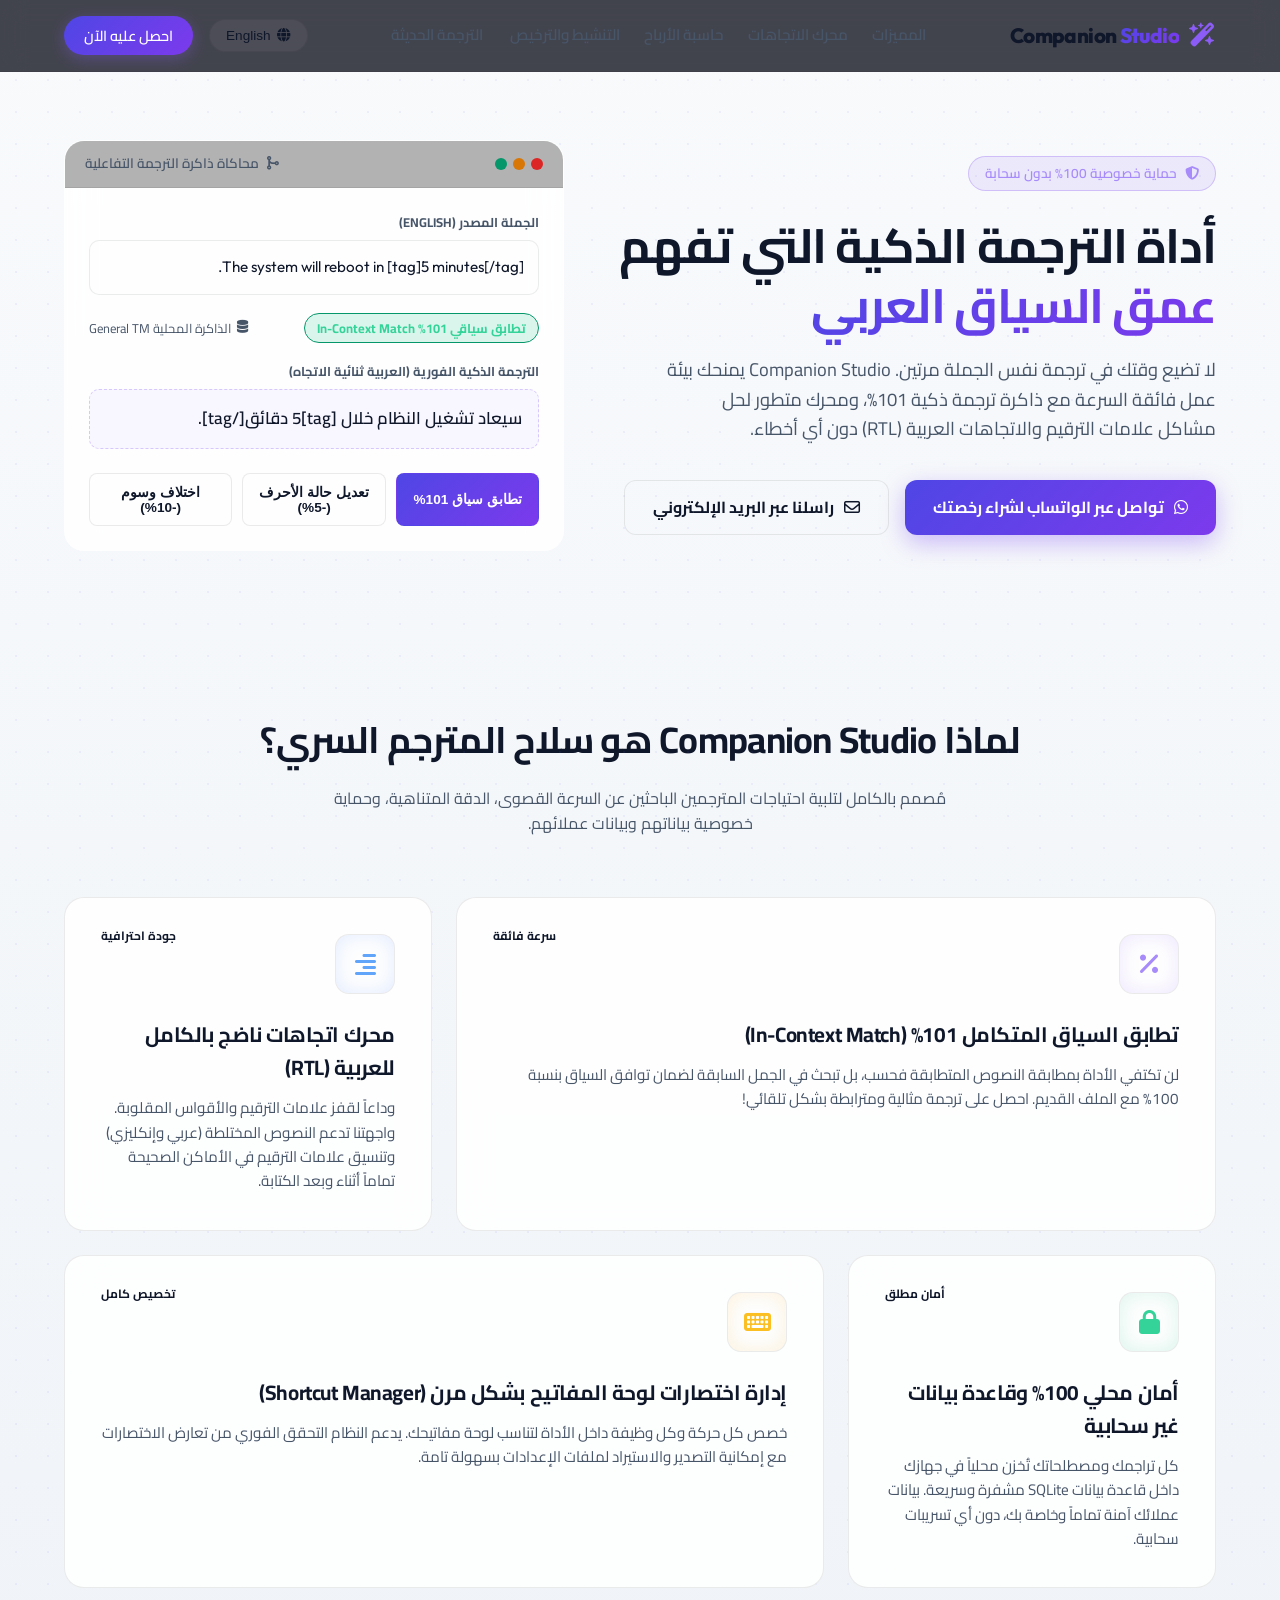
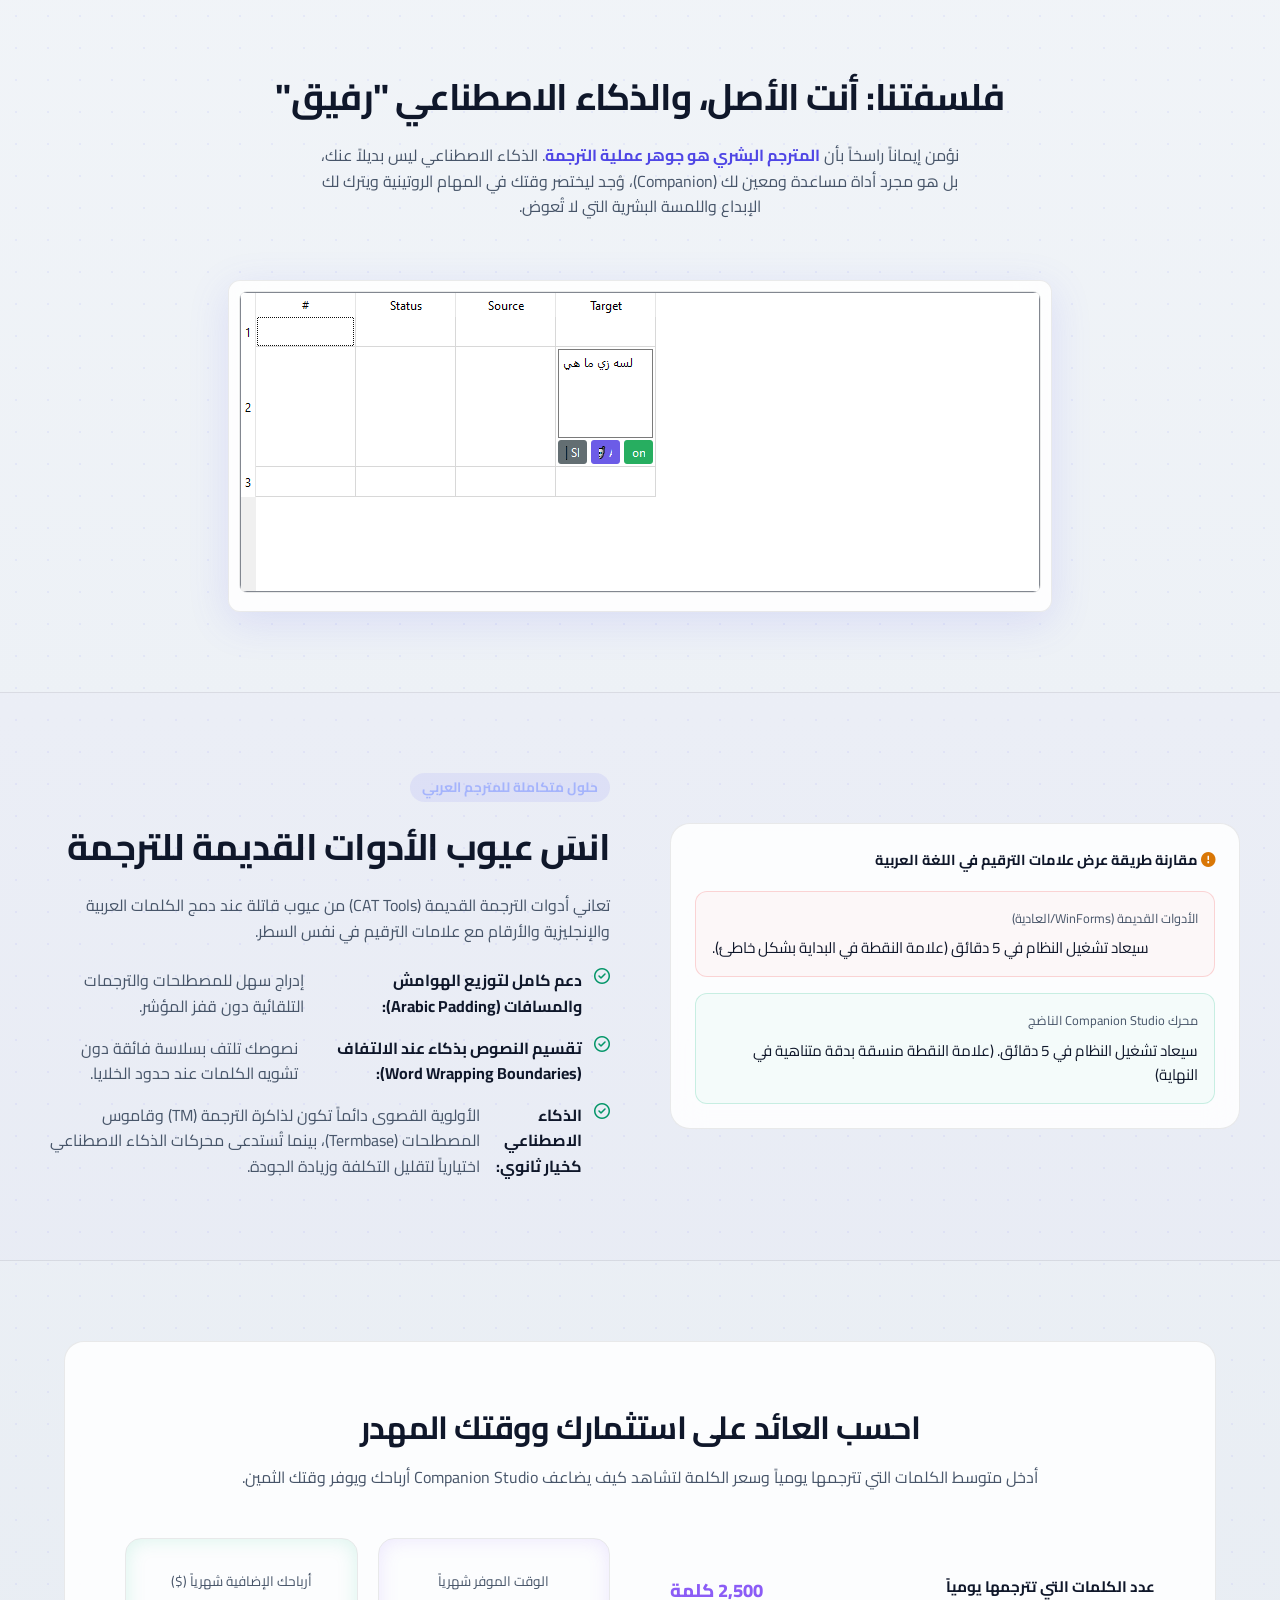
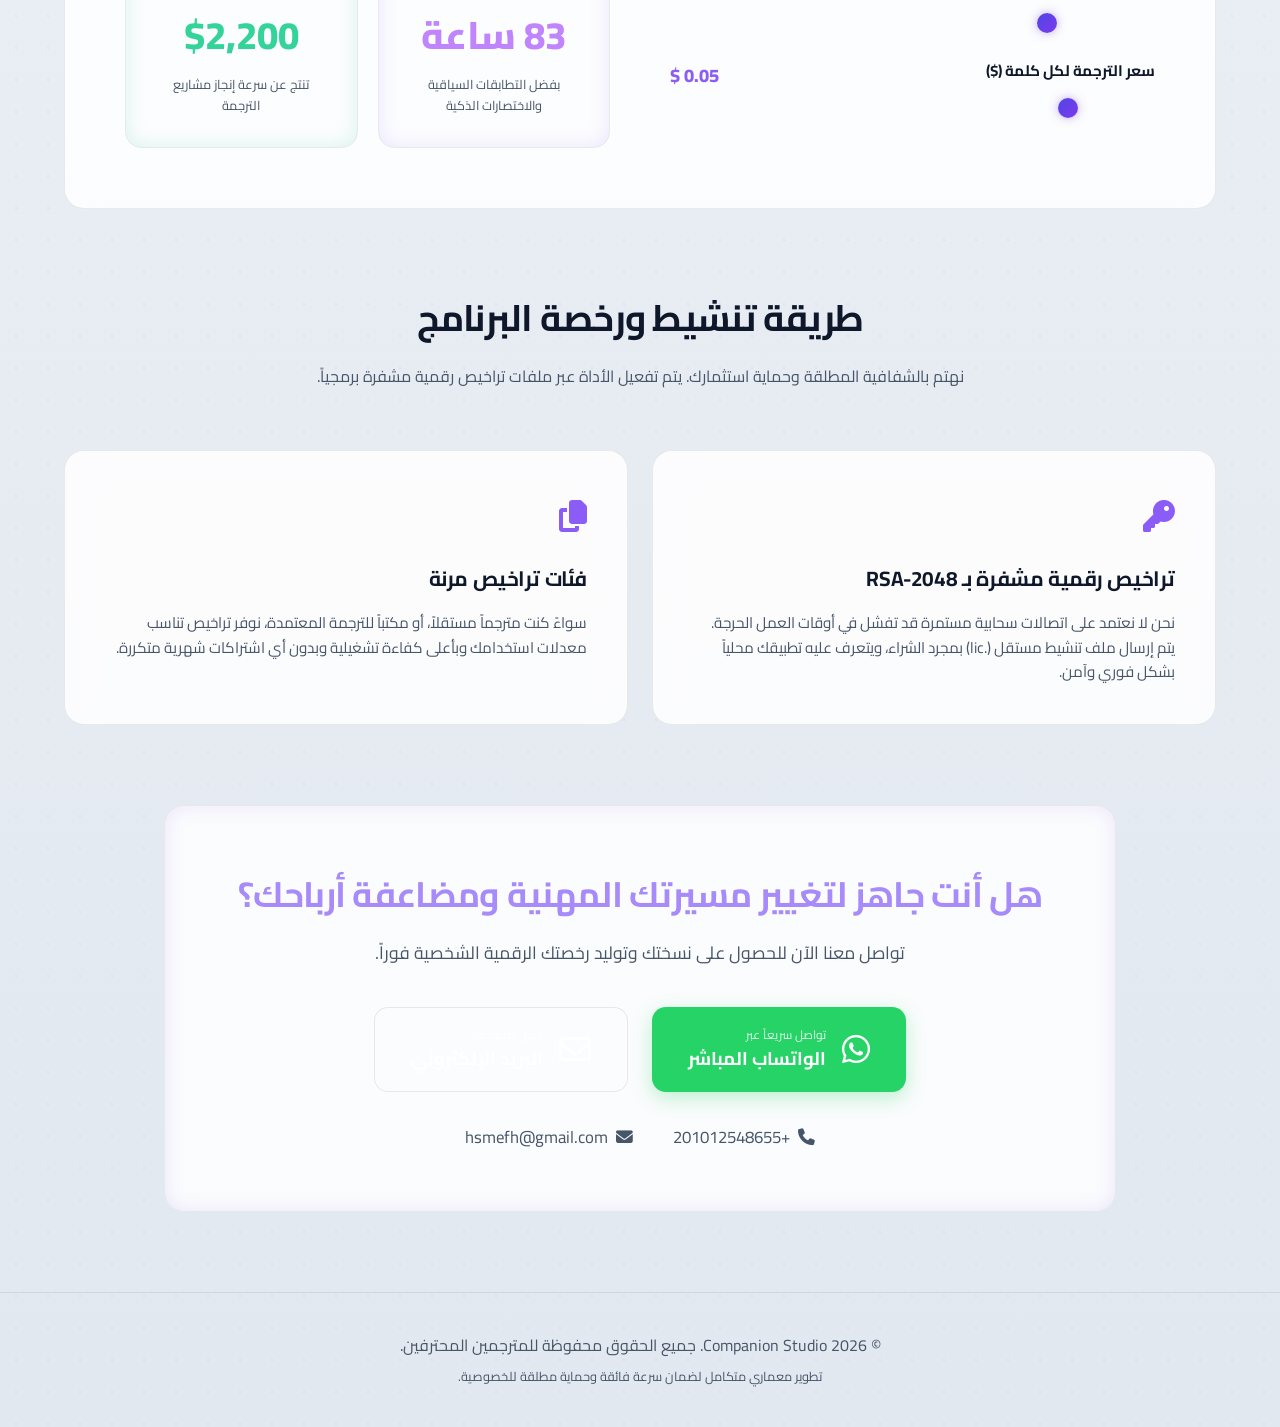
==== commit 8ccb3690: "Add files via upload" ====
--- a/index.html
+++ b/index.html
@@ -31,6 +31,7 @@
                 <a href="#rtl-engine" class="nav-link">محرك الاتجاهات</a>
                 <a href="#roi-calculator" class="nav-link">حاسبة الأرباح</a>
                 <a href="#licensing" class="nav-link">التنشيط والترخيص</a>
+                <a href="modern-translation.html" class="nav-link highlight-link"><i class="fa-solid fa-sparkles text-purple"></i> الترجمة الحديثة</a>
             </nav>
 
             <div class="header-actions">
@@ -155,6 +156,20 @@
                     خصص كل حركة وكل وظيفة داخل الأداة لتناسب لوحة مفاتيحك. يدعم النظام التحقق الفوري من تعارض الاختصارات مع إمكانية التصدير والاستيراد لملفات الإعدادات بسهولة تامة.
                 </p>
                 <div class="bento-tag">تخصيص كامل</div>
+            </div>
+        </div>
+    </section>
+
+    <!-- Philosophy & Companion Section -->
+    <section id="philosophy" class="features-section" style="margin-top: 40px; margin-bottom: 80px;">
+        <div class="section-header">
+            <h2 class="section-title">فلسفتنا: أنت الأصل، والذكاء الاصطناعي "رفيق"</h2>
+            <p class="section-desc">نؤمن إيماناً راسخاً بأن <strong style="color: var(--primary-glow);">المترجم البشري هو جوهر عملية الترجمة</strong>. الذكاء الاصطناعي ليس بديلاً عنك، بل هو مجرد أداة مساعدة ومعين لك (Companion)، وُجد ليختصر وقتك في المهام الروتينية ويترك لك الإبداع واللمسة البشرية التي لا تُعوض.</p>
+        </div>
+        
+        <div style="text-align: center; margin-top: 40px;">
+            <div class="glass-panel" style="display: inline-block; padding: 10px; border-radius: 12px; box-shadow: 0 10px 40px rgba(99, 102, 241, 0.15);">
+                <img src="app-screenshot.png" alt="واجهة برنامج Companion Studio" style="max-width: 100%; height: auto; border-radius: 8px; border: 1px solid var(--border-color);">
             </div>
         </div>
     </section>
--- a/style.css
+++ b/style.css
@@ -1,20 +1,20 @@
 /* --- Core Premium CSS Style System --- */
 :root {
-    --bg-dark: #060713;
-    --bg-card: rgba(18, 20, 38, 0.65);
-    --border-color: rgba(255, 255, 255, 0.06);
-    --text-primary: #F3F4F6;
-    --text-secondary: #9CA3AF;
-    
-    --primary-glow: #6366F1;
-    --secondary-glow: #8B5CF6;
-    
-    --green-accent: #10B981;
-    --red-accent: #EF4444;
-    --yellow-accent: #F59E0B;
-    
-    --purple-grad: linear-gradient(135deg, #6366F1 0%, #8B5CF6 100%);
-    --dark-grad: linear-gradient(180deg, #060713 0%, #0E0F24 100%);
+    --bg-dark: #F8FAFC;
+    --bg-card: rgba(255, 255, 255, 0.85);
+    --border-color: rgba(0, 0, 0, 0.08);
+    --text-primary: #0F172A;
+    --text-secondary: #475569;
+    
+    --primary-glow: #4F46E5;
+    --secondary-glow: #7C3AED;
+    
+    --green-accent: #059669;
+    --red-accent: #DC2626;
+    --yellow-accent: #D97706;
+    
+    --purple-grad: linear-gradient(135deg, #4F46E5 0%, #7C3AED 100%);
+    --dark-grad: linear-gradient(180deg, #F8FAFC 0%, #E2E8F0 100%);
     
     --font-ar: 'Cairo', sans-serif;
     --font-en: 'Outfit', sans-serif;
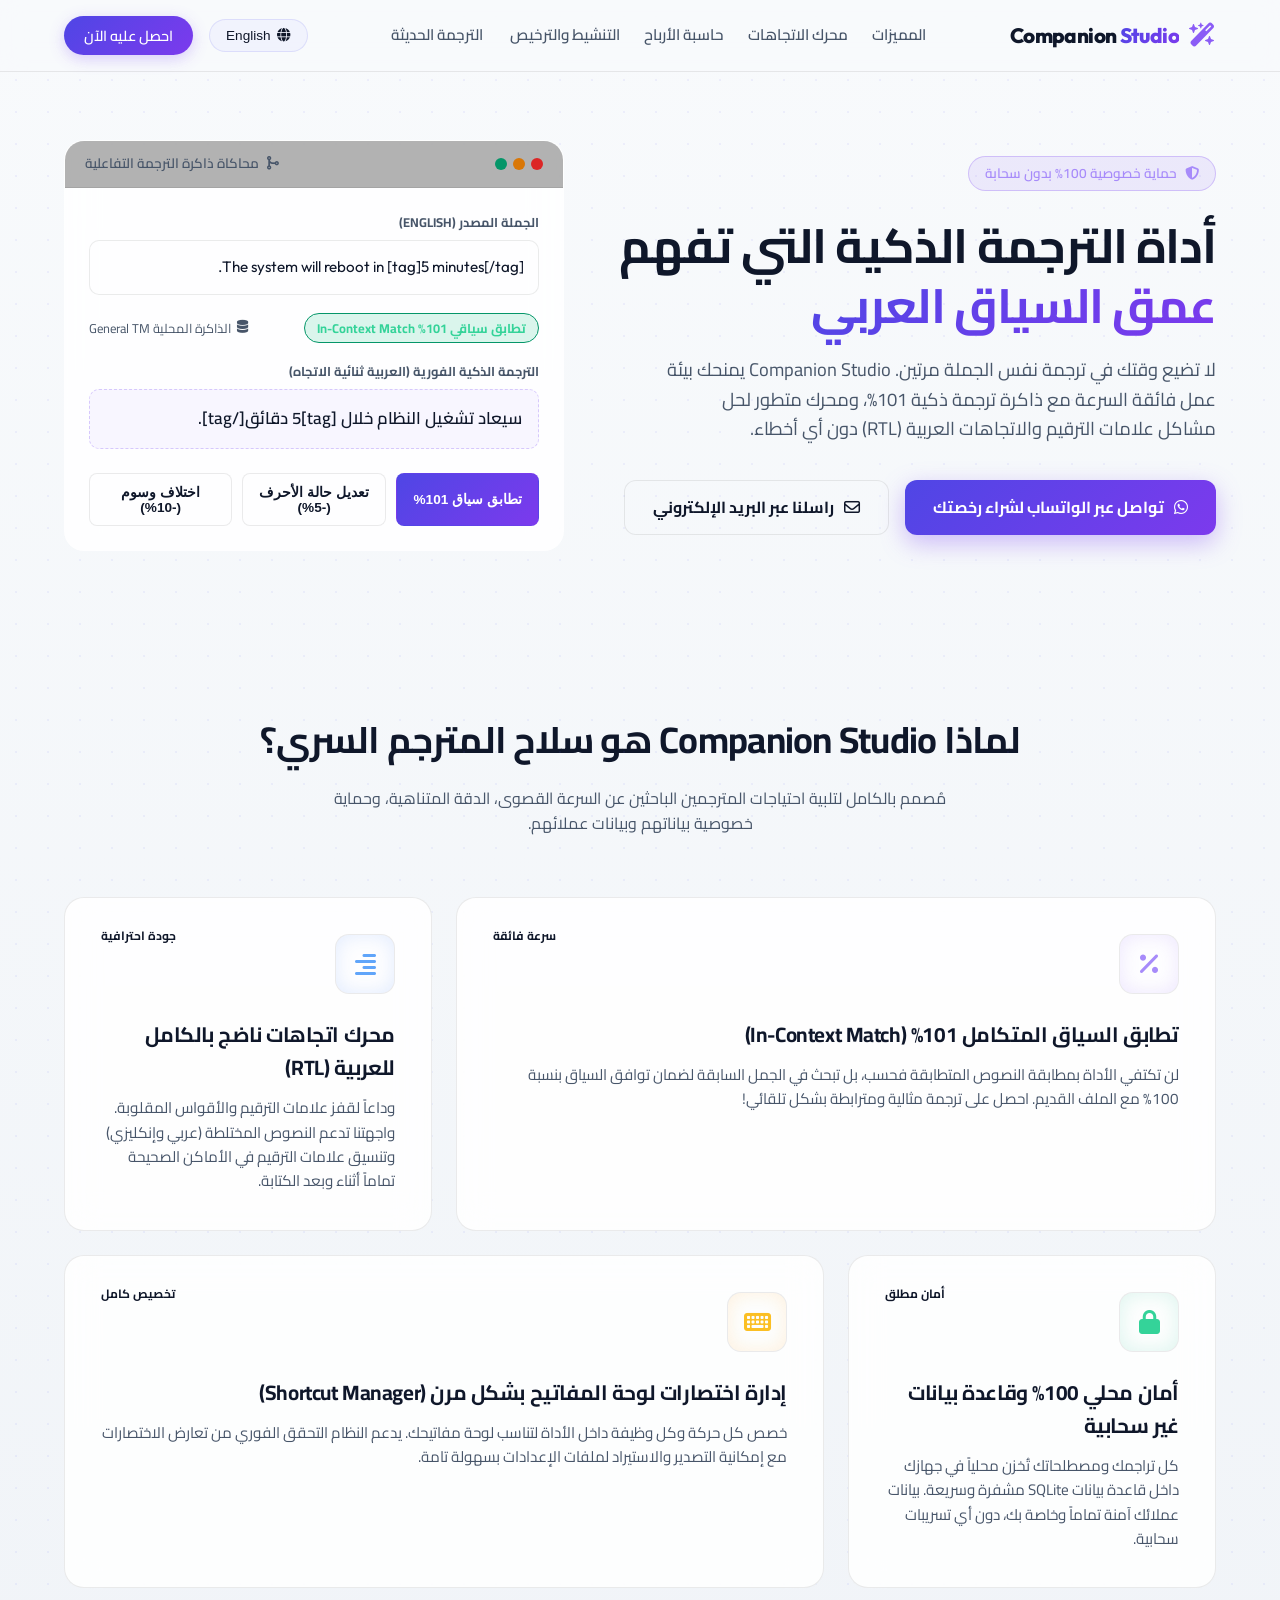
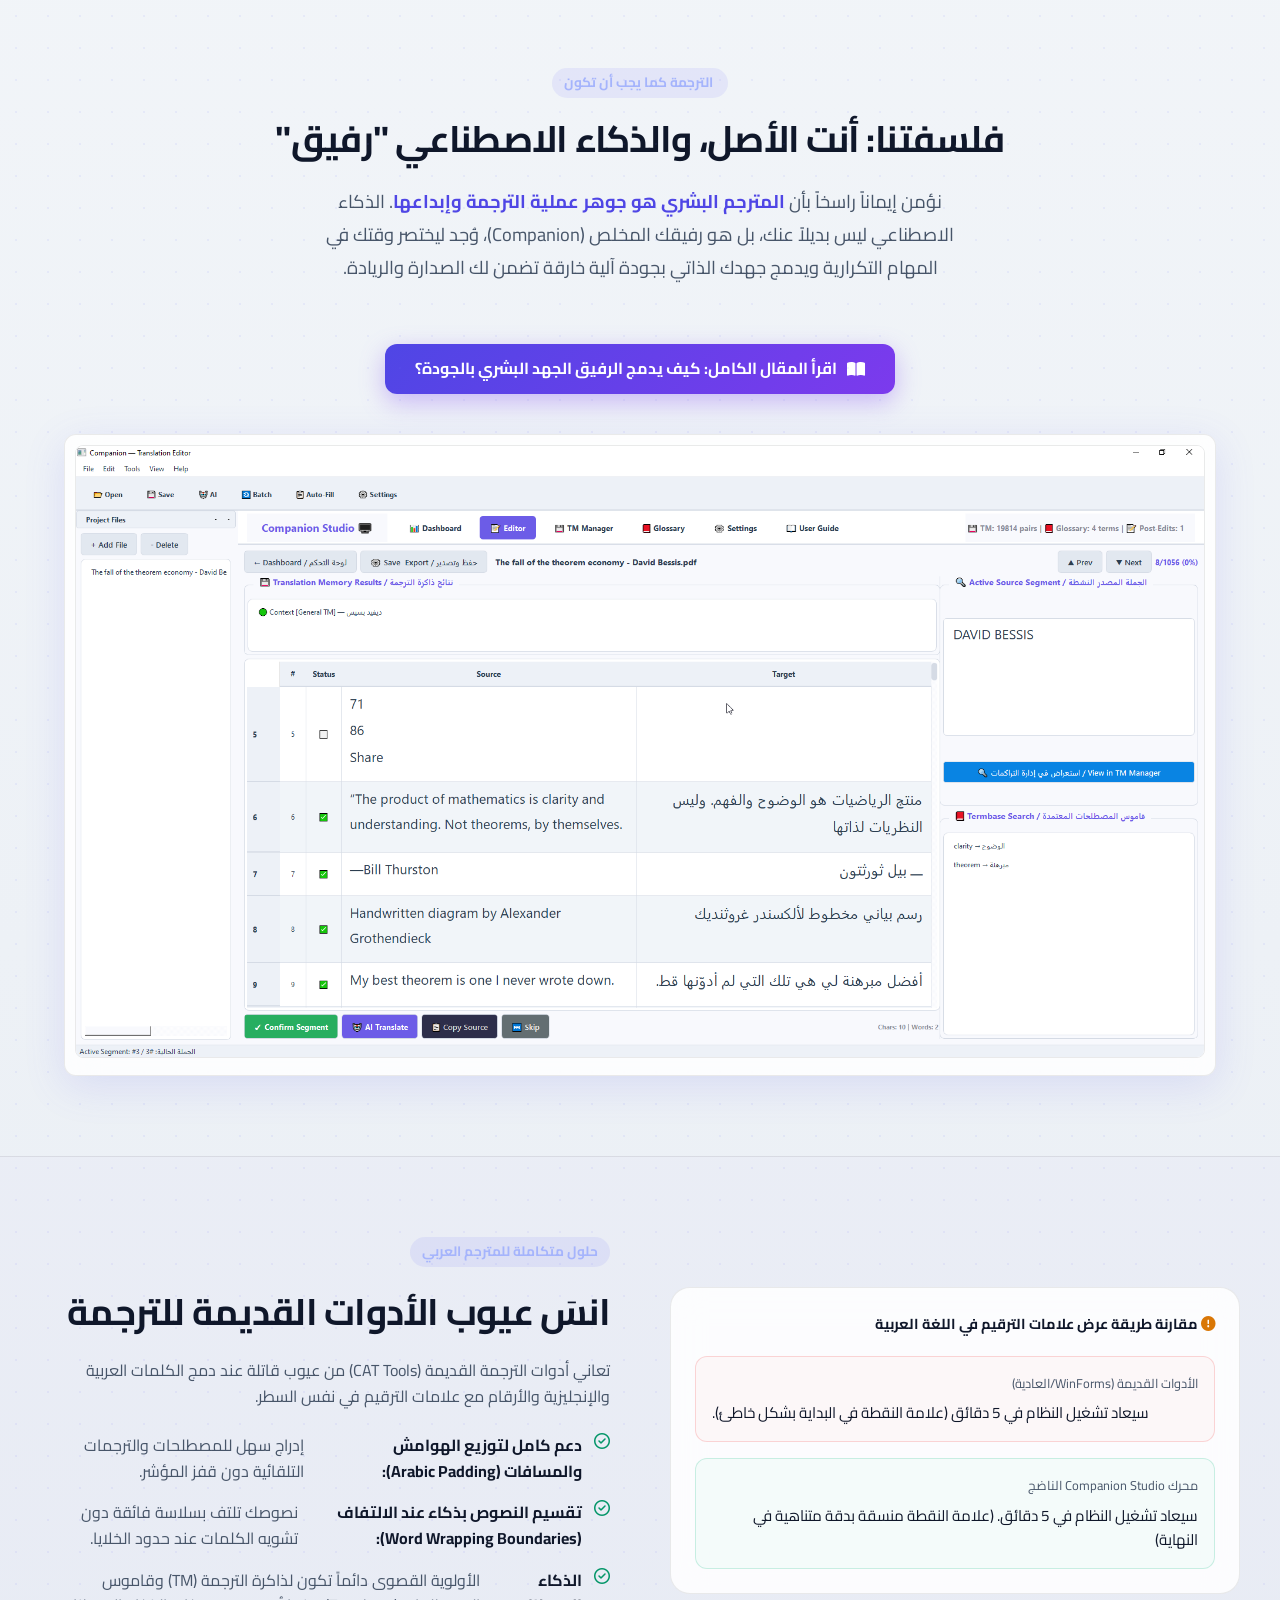
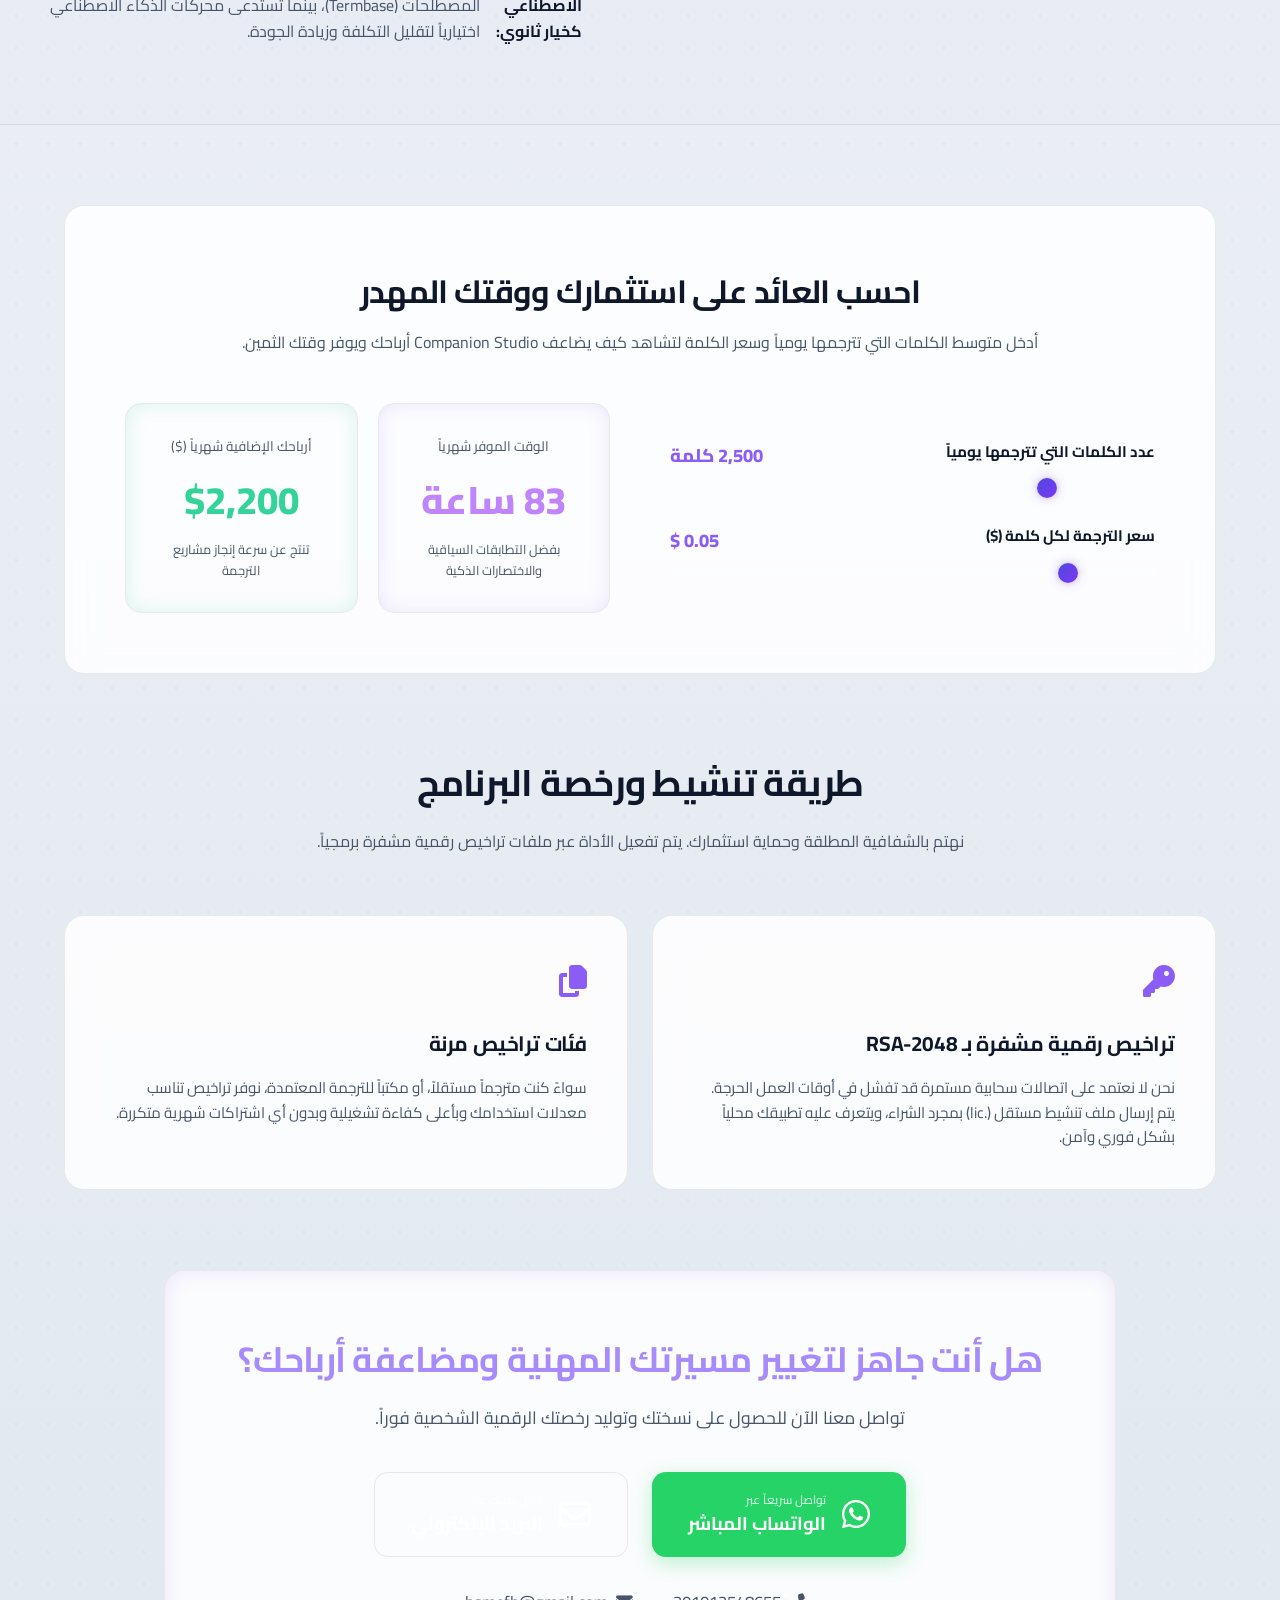
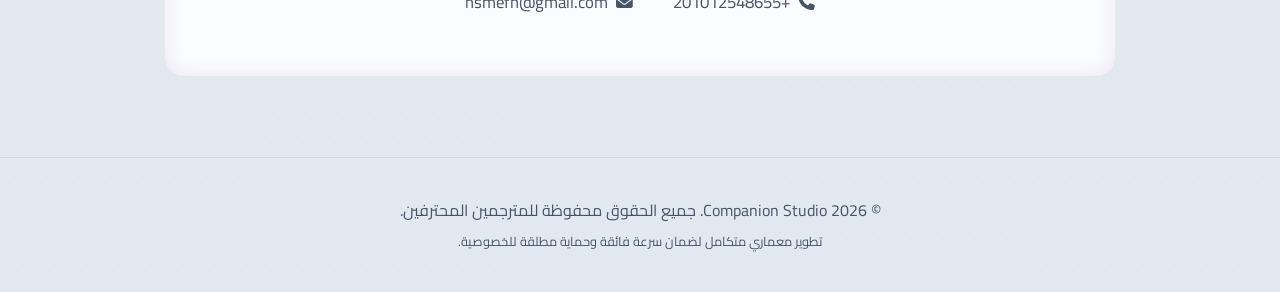
==== commit 71b01815: "Add files via upload" ====
--- a/index.html
+++ b/index.html
@@ -163,13 +163,20 @@
     <!-- Philosophy & Companion Section -->
     <section id="philosophy" class="features-section" style="margin-top: 40px; margin-bottom: 80px;">
         <div class="section-header">
+            <span class="badge-highlight" style="margin-bottom: 12px;"><i class="fa-solid fa-sparkles text-purple"></i> الترجمة كما يجب أن تكون</span>
             <h2 class="section-title">فلسفتنا: أنت الأصل، والذكاء الاصطناعي "رفيق"</h2>
-            <p class="section-desc">نؤمن إيماناً راسخاً بأن <strong style="color: var(--primary-glow);">المترجم البشري هو جوهر عملية الترجمة</strong>. الذكاء الاصطناعي ليس بديلاً عنك، بل هو مجرد أداة مساعدة ومعين لك (Companion)، وُجد ليختصر وقتك في المهام الروتينية ويترك لك الإبداع واللمسة البشرية التي لا تُعوض.</p>
+            <p class="section-desc" style="font-size: 1.15rem; line-height: 1.8;">نؤمن إيماناً راسخاً بأن <strong style="color: var(--primary-glow);">المترجم البشري هو جوهر عملية الترجمة وإبداعها</strong>. الذكاء الاصطناعي ليس بديلاً عنك، بل هو رفيقك المخلص (Companion)، وُجد ليختصر وقتك في المهام التكرارية ويدمج جهدك الذاتي بجودة آلية خارقة تضمن لك الصدارة والريادة.</p>
         </div>
         
+        <div style="text-align: center; margin-top: 30px; margin-bottom: 30px;">
+            <a href="modern-translation.html" class="hero-cta-btn primary-glow" style="font-size: 1rem; padding: 12px 30px;">
+                <i class="fa-solid fa-book-open"></i> اقرأ المقال الكامل: كيف يدمج الرفيق الجهد البشري بالجودة؟
+            </a>
+        </div>
+
         <div style="text-align: center; margin-top: 40px;">
             <div class="glass-panel" style="display: inline-block; padding: 10px; border-radius: 12px; box-shadow: 0 10px 40px rgba(99, 102, 241, 0.15);">
-                <img src="app-screenshot.png" alt="واجهة برنامج Companion Studio" style="max-width: 100%; height: auto; border-radius: 8px; border: 1px solid var(--border-color);">
+                <img src="Companion_VOpxbNK9AX.png" alt="واجهة برنامج Companion Studio" style="max-width: 100%; height: auto; border-radius: 8px; border: 1px solid var(--border-color);">
             </div>
         </div>
     </section>
--- a/style.css
+++ b/style.css
@@ -78,8 +78,9 @@
     top: 0;
     width: 100%;
     z-index: 100;
-    background: rgba(6, 7, 19, 0.75);
+    background: rgba(248, 250, 252, 0.85);
     backdrop-filter: blur(12px);
+    -webkit-backdrop-filter: blur(12px);
     border-bottom: 1px solid var(--border-color);
 }
 
@@ -96,6 +97,7 @@
     display: flex;
     align-items: center;
     gap: 10px;
+    text-decoration: none;
 }
 
 .logo-icon {
@@ -109,6 +111,7 @@
     font-weight: 800;
     font-family: var(--font-en);
     letter-spacing: -0.03em;
+    color: var(--text-primary);
 }
 
 .accent-text {
@@ -141,8 +144,8 @@
 }
 
 .lang-toggle-btn {
-    background: rgba(255, 255, 255, 0.05);
-    border: 1px solid var(--border-color);
+    background: rgba(99, 102, 241, 0.05);
+    border: 1px solid rgba(99, 102, 241, 0.15);
     color: var(--text-primary);
     padding: 8px 16px;
     border-radius: 30px;
@@ -151,11 +154,12 @@
     display: flex;
     align-items: center;
     gap: 6px;
-    transition: background 0.3s ease;
+    transition: all 0.3s ease;
 }
 
 .lang-toggle-btn:hover {
-    background: rgba(255, 255, 255, 0.1);
+    background: rgba(99, 102, 241, 0.1);
+    border-color: rgba(99, 102, 241, 0.25);
 }
 
 .cta-btn-sm {
